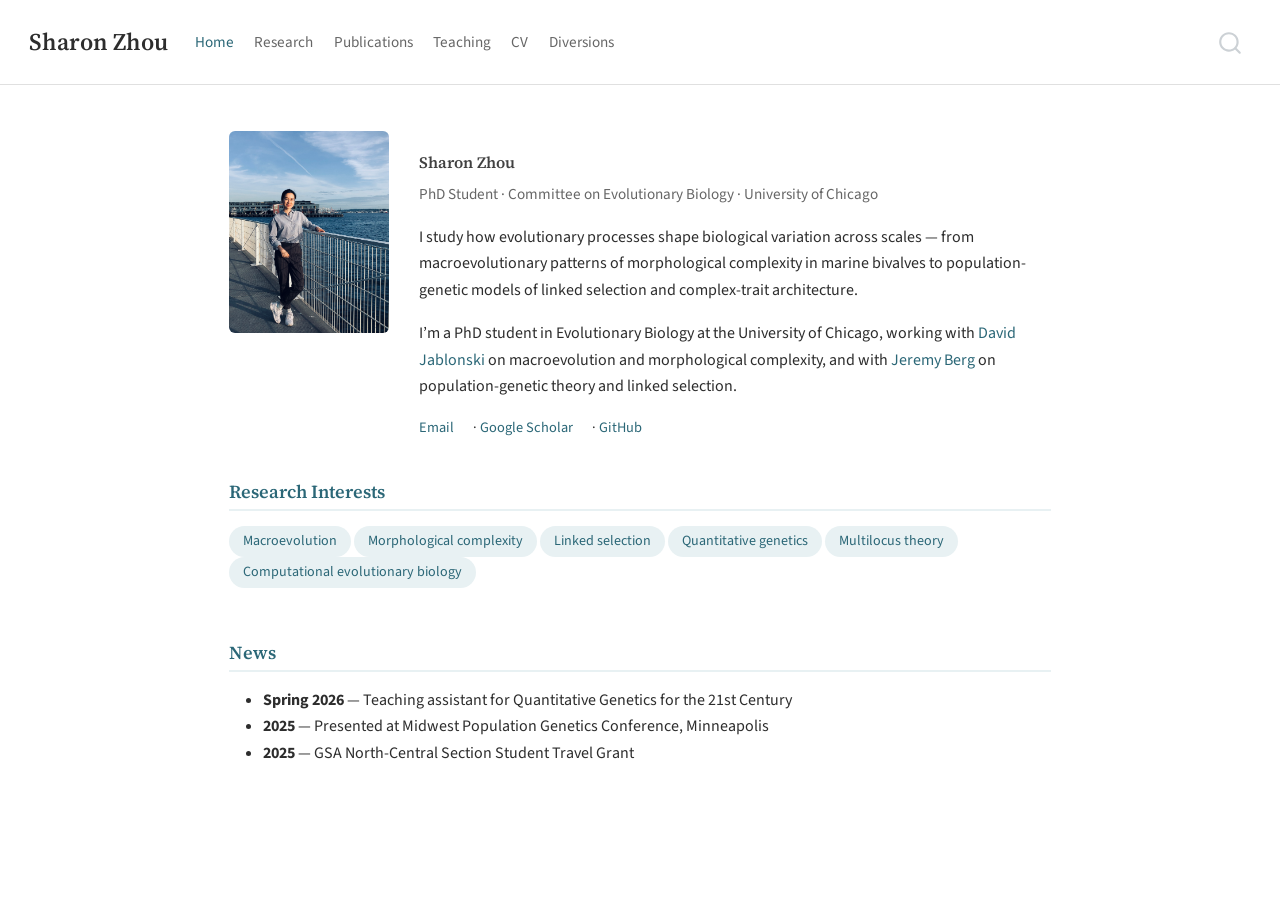
==== index.html @ 86f87301 "Built site for gh-pages" ====
<!DOCTYPE html>
<html xmlns="http://www.w3.org/1999/xhtml" lang="en" xml:lang="en"><head>

<meta charset="utf-8">
<meta name="generator" content="quarto-1.7.29">

<meta name="viewport" content="width=device-width, initial-scale=1.0, user-scalable=yes">


<title>Sharon Zhou</title>
<style>
code{white-space: pre-wrap;}
span.smallcaps{font-variant: small-caps;}
div.columns{display: flex; gap: min(4vw, 1.5em);}
div.column{flex: auto; overflow-x: auto;}
div.hanging-indent{margin-left: 1.5em; text-indent: -1.5em;}
ul.task-list{list-style: none;}
ul.task-list li input[type="checkbox"] {
  width: 0.8em;
  margin: 0 0.8em 0.2em -1em; /* quarto-specific, see https://github.com/quarto-dev/quarto-cli/issues/4556 */ 
  vertical-align: middle;
}
</style>


<script src="site_libs/quarto-nav/quarto-nav.js"></script>
<script src="site_libs/quarto-nav/headroom.min.js"></script>
<script src="site_libs/clipboard/clipboard.min.js"></script>
<script src="site_libs/quarto-search/autocomplete.umd.js"></script>
<script src="site_libs/quarto-search/fuse.min.js"></script>
<script src="site_libs/quarto-search/quarto-search.js"></script>
<meta name="quarto:offset" content="./">
<script src="site_libs/quarto-html/quarto.js" type="module"></script>
<script src="site_libs/quarto-html/tabsets/tabsets.js" type="module"></script>
<script src="site_libs/quarto-html/popper.min.js"></script>
<script src="site_libs/quarto-html/tippy.umd.min.js"></script>
<script src="site_libs/quarto-html/anchor.min.js"></script>
<link href="site_libs/quarto-html/tippy.css" rel="stylesheet">
<link href="site_libs/quarto-html/quarto-syntax-highlighting-0815c480559380816a4d1ea211a47e91.css" rel="stylesheet" id="quarto-text-highlighting-styles">
<script src="site_libs/bootstrap/bootstrap.min.js"></script>
<link href="site_libs/bootstrap/bootstrap-icons.css" rel="stylesheet">
<link href="site_libs/bootstrap/bootstrap-48048dc38178810a58cf1dc3fba5a31d.min.css" rel="stylesheet" append-hash="true" id="quarto-bootstrap" data-mode="light">
<script id="quarto-search-options" type="application/json">{
  "location": "navbar",
  "copy-button": false,
  "collapse-after": 3,
  "panel-placement": "end",
  "type": "overlay",
  "limit": 50,
  "keyboard-shortcut": [
    "f",
    "/",
    "s"
  ],
  "show-item-context": false,
  "language": {
    "search-no-results-text": "No results",
    "search-matching-documents-text": "matching documents",
    "search-copy-link-title": "Copy link to search",
    "search-hide-matches-text": "Hide additional matches",
    "search-more-match-text": "more match in this document",
    "search-more-matches-text": "more matches in this document",
    "search-clear-button-title": "Clear",
    "search-text-placeholder": "",
    "search-detached-cancel-button-title": "Cancel",
    "search-submit-button-title": "Submit",
    "search-label": "Search"
  }
}</script>


<link rel="stylesheet" href="styles.css">
</head>

<body class="nav-fixed fullcontent quarto-light">

<div id="quarto-search-results"></div>
  <header id="quarto-header" class="headroom fixed-top">
    <nav class="navbar navbar-expand-lg " data-bs-theme="dark">
      <div class="navbar-container container-fluid">
      <div class="navbar-brand-container mx-auto">
    <a class="navbar-brand" href="./index.html">
    <span class="navbar-title">Sharon Zhou</span>
    </a>
  </div>
            <div id="quarto-search" class="" title="Search"></div>
          <button class="navbar-toggler" type="button" data-bs-toggle="collapse" data-bs-target="#navbarCollapse" aria-controls="navbarCollapse" role="menu" aria-expanded="false" aria-label="Toggle navigation" onclick="if (window.quartoToggleHeadroom) { window.quartoToggleHeadroom(); }">
  <span class="navbar-toggler-icon"></span>
</button>
          <div class="collapse navbar-collapse" id="navbarCollapse">
            <ul class="navbar-nav navbar-nav-scroll me-auto">
  <li class="nav-item">
    <a class="nav-link active" href="./index.html" aria-current="page"> 
<span class="menu-text">Home</span></a>
  </li>  
  <li class="nav-item">
    <a class="nav-link" href="./research.html"> 
<span class="menu-text">Research</span></a>
  </li>  
  <li class="nav-item">
    <a class="nav-link" href="./publications.html"> 
<span class="menu-text">Publications</span></a>
  </li>  
  <li class="nav-item">
    <a class="nav-link" href="./teaching.html"> 
<span class="menu-text">Teaching</span></a>
  </li>  
  <li class="nav-item">
    <a class="nav-link" href="./cv.html"> 
<span class="menu-text">CV</span></a>
  </li>  
  <li class="nav-item">
    <a class="nav-link" href="./diversions.html"> 
<span class="menu-text">Diversions</span></a>
  </li>  
</ul>
          </div> <!-- /navcollapse -->
            <div class="quarto-navbar-tools">
</div>
      </div> <!-- /container-fluid -->
    </nav>
</header>
<!-- content -->
<div id="quarto-content" class="quarto-container page-columns page-rows-contents page-layout-article page-navbar">
<!-- sidebar -->
<!-- margin-sidebar -->
    
<!-- main -->
<main class="content" id="quarto-document-content"><header id="title-block-header" class="quarto-title-block"></header>




<div class="profile">
<p><img src="images/main-photo.jpg" class="profile-photo img-fluid"></p>
<section id="sharon-zhou" class="level3 profile-text">
<h3 class="anchored" data-anchor-id="sharon-zhou">Sharon Zhou</h3>
<p><span class="subtitle">PhD Student · Committee on Evolutionary Biology · University of Chicago</span></p>
<p>I study how evolutionary processes shape biological variation across scales — from macroevolutionary patterns of morphological complexity in marine bivalves to population-genetic models of linked selection and complex-trait architecture.</p>
<p>I’m a PhD student in Evolutionary Biology at the University of Chicago, working with <a href="https://geosci.uchicago.edu/people/david-jablonski/">David Jablonski</a> on macroevolution and morphological complexity, and with <a href="http://www.jjbpopgen.org/">Jeremy Berg</a> on population-genetic theory and linked selection.</p>
<div class="contact-links">
<p><a href="mailto:zhous@uchicago.edu">Email</a> · <a href="https://scholar.google.com/citations?user=MjskfFEAAAAJ">Google Scholar</a> · <a href="https://github.com/sharonyiwenz">GitHub</a></p>
</div>
</section>
</div>
<section id="research-interests" class="level2">
<h2 class="anchored" data-anchor-id="research-interests">Research Interests</h2>
<div class="interests">
<p><span class="interest-tag">Macroevolution</span> <span class="interest-tag">Morphological complexity</span> <span class="interest-tag">Linked selection</span> <span class="interest-tag">Quantitative genetics</span> <span class="interest-tag">Multilocus theory</span> <span class="interest-tag">Computational evolutionary biology</span></p>
</div>
</section>
<section id="news" class="level2">
<h2 class="anchored" data-anchor-id="news">News</h2>
<ul>
<li><strong>Spring 2026</strong> — Teaching assistant for Quantitative Genetics for the 21st Century</li>
<li><strong>2025</strong> — Presented at Midwest Population Genetics Conference, Minneapolis</li>
<li><strong>2025</strong> — GSA North-Central Section Student Travel Grant</li>
</ul>


</section>

</main> <!-- /main -->
<script id="quarto-html-after-body" type="application/javascript">
  window.document.addEventListener("DOMContentLoaded", function (event) {
    const icon = "";
    const anchorJS = new window.AnchorJS();
    anchorJS.options = {
      placement: 'right',
      icon: icon
    };
    anchorJS.add('.anchored');
    const isCodeAnnotation = (el) => {
      for (const clz of el.classList) {
        if (clz.startsWith('code-annotation-')) {                     
          return true;
        }
      }
      return false;
    }
    const onCopySuccess = function(e) {
      // button target
      const button = e.trigger;
      // don't keep focus
      button.blur();
      // flash "checked"
      button.classList.add('code-copy-button-checked');
      var currentTitle = button.getAttribute("title");
      button.setAttribute("title", "Copied!");
      let tooltip;
      if (window.bootstrap) {
        button.setAttribute("data-bs-toggle", "tooltip");
        button.setAttribute("data-bs-placement", "left");
        button.setAttribute("data-bs-title", "Copied!");
        tooltip = new bootstrap.Tooltip(button, 
          { trigger: "manual", 
            customClass: "code-copy-button-tooltip",
            offset: [0, -8]});
        tooltip.show();    
      }
      setTimeout(function() {
        if (tooltip) {
          tooltip.hide();
          button.removeAttribute("data-bs-title");
          button.removeAttribute("data-bs-toggle");
          button.removeAttribute("data-bs-placement");
        }
        button.setAttribute("title", currentTitle);
        button.classList.remove('code-copy-button-checked');
      }, 1000);
      // clear code selection
      e.clearSelection();
    }
    const getTextToCopy = function(trigger) {
        const codeEl = trigger.previousElementSibling.cloneNode(true);
        for (const childEl of codeEl.children) {
          if (isCodeAnnotation(childEl)) {
            childEl.remove();
          }
        }
        return codeEl.innerText;
    }
    const clipboard = new window.ClipboardJS('.code-copy-button:not([data-in-quarto-modal])', {
      text: getTextToCopy
    });
    clipboard.on('success', onCopySuccess);
    if (window.document.getElementById('quarto-embedded-source-code-modal')) {
      const clipboardModal = new window.ClipboardJS('.code-copy-button[data-in-quarto-modal]', {
        text: getTextToCopy,
        container: window.document.getElementById('quarto-embedded-source-code-modal')
      });
      clipboardModal.on('success', onCopySuccess);
    }
      var localhostRegex = new RegExp(/^(?:http|https):\/\/localhost\:?[0-9]*\//);
      var mailtoRegex = new RegExp(/^mailto:/);
        var filterRegex = new RegExp("https:\/\/sharonyiwenz\.github\.io\/");
      var isInternal = (href) => {
          return filterRegex.test(href) || localhostRegex.test(href) || mailtoRegex.test(href);
      }
      // Inspect non-navigation links and adorn them if external
     var links = window.document.querySelectorAll('a[href]:not(.nav-link):not(.navbar-brand):not(.toc-action):not(.sidebar-link):not(.sidebar-item-toggle):not(.pagination-link):not(.no-external):not([aria-hidden]):not(.dropdown-item):not(.quarto-navigation-tool):not(.about-link)');
      for (var i=0; i<links.length; i++) {
        const link = links[i];
        if (!isInternal(link.href)) {
          // undo the damage that might have been done by quarto-nav.js in the case of
          // links that we want to consider external
          if (link.dataset.originalHref !== undefined) {
            link.href = link.dataset.originalHref;
          }
        }
      }
    function tippyHover(el, contentFn, onTriggerFn, onUntriggerFn) {
      const config = {
        allowHTML: true,
        maxWidth: 500,
        delay: 100,
        arrow: false,
        appendTo: function(el) {
            return el.parentElement;
        },
        interactive: true,
        interactiveBorder: 10,
        theme: 'quarto',
        placement: 'bottom-start',
      };
      if (contentFn) {
        config.content = contentFn;
      }
      if (onTriggerFn) {
        config.onTrigger = onTriggerFn;
      }
      if (onUntriggerFn) {
        config.onUntrigger = onUntriggerFn;
      }
      window.tippy(el, config); 
    }
    const noterefs = window.document.querySelectorAll('a[role="doc-noteref"]');
    for (var i=0; i<noterefs.length; i++) {
      const ref = noterefs[i];
      tippyHover(ref, function() {
        // use id or data attribute instead here
        let href = ref.getAttribute('data-footnote-href') || ref.getAttribute('href');
        try { href = new URL(href).hash; } catch {}
        const id = href.replace(/^#\/?/, "");
        const note = window.document.getElementById(id);
        if (note) {
          return note.innerHTML;
        } else {
          return "";
        }
      });
    }
    const xrefs = window.document.querySelectorAll('a.quarto-xref');
    const processXRef = (id, note) => {
      // Strip column container classes
      const stripColumnClz = (el) => {
        el.classList.remove("page-full", "page-columns");
        if (el.children) {
          for (const child of el.children) {
            stripColumnClz(child);
          }
        }
      }
      stripColumnClz(note)
      if (id === null || id.startsWith('sec-')) {
        // Special case sections, only their first couple elements
        const container = document.createElement("div");
        if (note.children && note.children.length > 2) {
          container.appendChild(note.children[0].cloneNode(true));
          for (let i = 1; i < note.children.length; i++) {
            const child = note.children[i];
            if (child.tagName === "P" && child.innerText === "") {
              continue;
            } else {
              container.appendChild(child.cloneNode(true));
              break;
            }
          }
          if (window.Quarto?.typesetMath) {
            window.Quarto.typesetMath(container);
          }
          return container.innerHTML
        } else {
          if (window.Quarto?.typesetMath) {
            window.Quarto.typesetMath(note);
          }
          return note.innerHTML;
        }
      } else {
        // Remove any anchor links if they are present
        const anchorLink = note.querySelector('a.anchorjs-link');
        if (anchorLink) {
          anchorLink.remove();
        }
        if (window.Quarto?.typesetMath) {
          window.Quarto.typesetMath(note);
        }
        if (note.classList.contains("callout")) {
          return note.outerHTML;
        } else {
          return note.innerHTML;
        }
      }
    }
    for (var i=0; i<xrefs.length; i++) {
      const xref = xrefs[i];
      tippyHover(xref, undefined, function(instance) {
        instance.disable();
        let url = xref.getAttribute('href');
        let hash = undefined; 
        if (url.startsWith('#')) {
          hash = url;
        } else {
          try { hash = new URL(url).hash; } catch {}
        }
        if (hash) {
          const id = hash.replace(/^#\/?/, "");
          const note = window.document.getElementById(id);
          if (note !== null) {
            try {
              const html = processXRef(id, note.cloneNode(true));
              instance.setContent(html);
            } finally {
              instance.enable();
              instance.show();
            }
          } else {
            // See if we can fetch this
            fetch(url.split('#')[0])
            .then(res => res.text())
            .then(html => {
              const parser = new DOMParser();
              const htmlDoc = parser.parseFromString(html, "text/html");
              const note = htmlDoc.getElementById(id);
              if (note !== null) {
                const html = processXRef(id, note);
                instance.setContent(html);
              } 
            }).finally(() => {
              instance.enable();
              instance.show();
            });
          }
        } else {
          // See if we can fetch a full url (with no hash to target)
          // This is a special case and we should probably do some content thinning / targeting
          fetch(url)
          .then(res => res.text())
          .then(html => {
            const parser = new DOMParser();
            const htmlDoc = parser.parseFromString(html, "text/html");
            const note = htmlDoc.querySelector('main.content');
            if (note !== null) {
              // This should only happen for chapter cross references
              // (since there is no id in the URL)
              // remove the first header
              if (note.children.length > 0 && note.children[0].tagName === "HEADER") {
                note.children[0].remove();
              }
              const html = processXRef(null, note);
              instance.setContent(html);
            } 
          }).finally(() => {
            instance.enable();
            instance.show();
          });
        }
      }, function(instance) {
      });
    }
        let selectedAnnoteEl;
        const selectorForAnnotation = ( cell, annotation) => {
          let cellAttr = 'data-code-cell="' + cell + '"';
          let lineAttr = 'data-code-annotation="' +  annotation + '"';
          const selector = 'span[' + cellAttr + '][' + lineAttr + ']';
          return selector;
        }
        const selectCodeLines = (annoteEl) => {
          const doc = window.document;
          const targetCell = annoteEl.getAttribute("data-target-cell");
          const targetAnnotation = annoteEl.getAttribute("data-target-annotation");
          const annoteSpan = window.document.querySelector(selectorForAnnotation(targetCell, targetAnnotation));
          const lines = annoteSpan.getAttribute("data-code-lines").split(",");
          const lineIds = lines.map((line) => {
            return targetCell + "-" + line;
          })
          let top = null;
          let height = null;
          let parent = null;
          if (lineIds.length > 0) {
              //compute the position of the single el (top and bottom and make a div)
              const el = window.document.getElementById(lineIds[0]);
              top = el.offsetTop;
              height = el.offsetHeight;
              parent = el.parentElement.parentElement;
            if (lineIds.length > 1) {
              const lastEl = window.document.getElementById(lineIds[lineIds.length - 1]);
              const bottom = lastEl.offsetTop + lastEl.offsetHeight;
              height = bottom - top;
            }
            if (top !== null && height !== null && parent !== null) {
              // cook up a div (if necessary) and position it 
              let div = window.document.getElementById("code-annotation-line-highlight");
              if (div === null) {
                div = window.document.createElement("div");
                div.setAttribute("id", "code-annotation-line-highlight");
                div.style.position = 'absolute';
                parent.appendChild(div);
              }
              div.style.top = top - 2 + "px";
              div.style.height = height + 4 + "px";
              div.style.left = 0;
              let gutterDiv = window.document.getElementById("code-annotation-line-highlight-gutter");
              if (gutterDiv === null) {
                gutterDiv = window.document.createElement("div");
                gutterDiv.setAttribute("id", "code-annotation-line-highlight-gutter");
                gutterDiv.style.position = 'absolute';
                const codeCell = window.document.getElementById(targetCell);
                const gutter = codeCell.querySelector('.code-annotation-gutter');
                gutter.appendChild(gutterDiv);
              }
              gutterDiv.style.top = top - 2 + "px";
              gutterDiv.style.height = height + 4 + "px";
            }
            selectedAnnoteEl = annoteEl;
          }
        };
        const unselectCodeLines = () => {
          const elementsIds = ["code-annotation-line-highlight", "code-annotation-line-highlight-gutter"];
          elementsIds.forEach((elId) => {
            const div = window.document.getElementById(elId);
            if (div) {
              div.remove();
            }
          });
          selectedAnnoteEl = undefined;
        };
          // Handle positioning of the toggle
      window.addEventListener(
        "resize",
        throttle(() => {
          elRect = undefined;
          if (selectedAnnoteEl) {
            selectCodeLines(selectedAnnoteEl);
          }
        }, 10)
      );
      function throttle(fn, ms) {
      let throttle = false;
      let timer;
        return (...args) => {
          if(!throttle) { // first call gets through
              fn.apply(this, args);
              throttle = true;
          } else { // all the others get throttled
              if(timer) clearTimeout(timer); // cancel #2
              timer = setTimeout(() => {
                fn.apply(this, args);
                timer = throttle = false;
              }, ms);
          }
        };
      }
        // Attach click handler to the DT
        const annoteDls = window.document.querySelectorAll('dt[data-target-cell]');
        for (const annoteDlNode of annoteDls) {
          annoteDlNode.addEventListener('click', (event) => {
            const clickedEl = event.target;
            if (clickedEl !== selectedAnnoteEl) {
              unselectCodeLines();
              const activeEl = window.document.querySelector('dt[data-target-cell].code-annotation-active');
              if (activeEl) {
                activeEl.classList.remove('code-annotation-active');
              }
              selectCodeLines(clickedEl);
              clickedEl.classList.add('code-annotation-active');
            } else {
              // Unselect the line
              unselectCodeLines();
              clickedEl.classList.remove('code-annotation-active');
            }
          });
        }
    const findCites = (el) => {
      const parentEl = el.parentElement;
      if (parentEl) {
        const cites = parentEl.dataset.cites;
        if (cites) {
          return {
            el,
            cites: cites.split(' ')
          };
        } else {
          return findCites(el.parentElement)
        }
      } else {
        return undefined;
      }
    };
    var bibliorefs = window.document.querySelectorAll('a[role="doc-biblioref"]');
    for (var i=0; i<bibliorefs.length; i++) {
      const ref = bibliorefs[i];
      const citeInfo = findCites(ref);
      if (citeInfo) {
        tippyHover(citeInfo.el, function() {
          var popup = window.document.createElement('div');
          citeInfo.cites.forEach(function(cite) {
            var citeDiv = window.document.createElement('div');
            citeDiv.classList.add('hanging-indent');
            citeDiv.classList.add('csl-entry');
            var biblioDiv = window.document.getElementById('ref-' + cite);
            if (biblioDiv) {
              citeDiv.innerHTML = biblioDiv.innerHTML;
            }
            popup.appendChild(citeDiv);
          });
          return popup.innerHTML;
        });
      }
    }
  });
  </script>
</div> <!-- /content -->




</body></html>
---- site_libs/quarto-html/tippy.css ----
.tippy-box[data-animation=fade][data-state=hidden]{opacity:0}[data-tippy-root]{max-width:calc(100vw - 10px)}.tippy-box{position:relative;background-color:#333;color:#fff;border-radius:4px;font-size:14px;line-height:1.4;white-space:normal;outline:0;transition-property:transform,visibility,opacity}.tippy-box[data-placement^=top]>.tippy-arrow{bottom:0}.tippy-box[data-placement^=top]>.tippy-arrow:before{bottom:-7px;left:0;border-width:8px 8px 0;border-top-color:initial;transform-origin:center top}.tippy-box[data-placement^=bottom]>.tippy-arrow{top:0}.tippy-box[data-placement^=bottom]>.tippy-arrow:before{top:-7px;left:0;border-width:0 8px 8px;border-bottom-color:initial;transform-origin:center bottom}.tippy-box[data-placement^=left]>.tippy-arrow{right:0}.tippy-box[data-placement^=left]>.tippy-arrow:before{border-width:8px 0 8px 8px;border-left-color:initial;right:-7px;transform-origin:center left}.tippy-box[data-placement^=right]>.tippy-arrow{left:0}.tippy-box[data-placement^=right]>.tippy-arrow:before{left:-7px;border-width:8px 8px 8px 0;border-right-color:initial;transform-origin:center right}.tippy-box[data-inertia][data-state=visible]{transition-timing-function:cubic-bezier(.54,1.5,.38,1.11)}.tippy-arrow{width:16px;height:16px;color:#333}.tippy-arrow:before{content:"";position:absolute;border-color:transparent;border-style:solid}.tippy-content{position:relative;padding:5px 9px;z-index:1}
---- site_libs/quarto-html/quarto-syntax-highlighting-0815c480559380816a4d1ea211a47e91.css ----
/* quarto syntax highlight colors */
:root {
  --quarto-hl-ot-color: #003B4F;
  --quarto-hl-at-color: #657422;
  --quarto-hl-ss-color: #20794D;
  --quarto-hl-an-color: #5E5E5E;
  --quarto-hl-fu-color: #4758AB;
  --quarto-hl-st-color: #20794D;
  --quarto-hl-cf-color: #003B4F;
  --quarto-hl-op-color: #5E5E5E;
  --quarto-hl-er-color: #AD0000;
  --quarto-hl-bn-color: #AD0000;
  --quarto-hl-al-color: #AD0000;
  --quarto-hl-va-color: #111111;
  --quarto-hl-bu-color: inherit;
  --quarto-hl-ex-color: inherit;
  --quarto-hl-pp-color: #AD0000;
  --quarto-hl-in-color: #5E5E5E;
  --quarto-hl-vs-color: #20794D;
  --quarto-hl-wa-color: #5E5E5E;
  --quarto-hl-do-color: #5E5E5E;
  --quarto-hl-im-color: #00769E;
  --quarto-hl-ch-color: #20794D;
  --quarto-hl-dt-color: #AD0000;
  --quarto-hl-fl-color: #AD0000;
  --quarto-hl-co-color: #5E5E5E;
  --quarto-hl-cv-color: #5E5E5E;
  --quarto-hl-cn-color: #8f5902;
  --quarto-hl-sc-color: #5E5E5E;
  --quarto-hl-dv-color: #AD0000;
  --quarto-hl-kw-color: #003B4F;
}

/* other quarto variables */
:root {
  --quarto-font-monospace: SFMono-Regular, Menlo, Monaco, Consolas, "Liberation Mono", "Courier New", monospace;
}

/* syntax highlight based on Pandoc's rules */
pre > code.sourceCode > span {
  color: #003B4F;
}

code.sourceCode > span {
  color: #003B4F;
}

div.sourceCode,
div.sourceCode pre.sourceCode {
  color: #003B4F;
}

/* Normal */
code span {
  color: #003B4F;
}

/* Alert */
code span.al {
  color: #AD0000;
  font-style: inherit;
}

/* Annotation */
code span.an {
  color: #5E5E5E;
  font-style: inherit;
}

/* Attribute */
code span.at {
  color: #657422;
  font-style: inherit;
}

/* BaseN */
code span.bn {
  color: #AD0000;
  font-style: inherit;
}

/* BuiltIn */
code span.bu {
  font-style: inherit;
}

/* ControlFlow */
code span.cf {
  color: #003B4F;
  font-weight: bold;
  font-style: inherit;
}

/* Char */
code span.ch {
  color: #20794D;
  font-style: inherit;
}

/* Constant */
code span.cn {
  color: #8f5902;
  font-style: inherit;
}

/* Comment */
code span.co {
  color: #5E5E5E;
  font-style: inherit;
}

/* CommentVar */
code span.cv {
  color: #5E5E5E;
  font-style: italic;
}

/* Documentation */
code span.do {
  color: #5E5E5E;
  font-style: italic;
}

/* DataType */
code span.dt {
  color: #AD0000;
  font-style: inherit;
}

/* DecVal */
code span.dv {
  color: #AD0000;
  font-style: inherit;
}

/* Error */
code span.er {
  color: #AD0000;
  font-style: inherit;
}

/* Extension */
code span.ex {
  font-style: inherit;
}

/* Float */
code span.fl {
  color: #AD0000;
  font-style: inherit;
}

/* Function */
code span.fu {
  color: #4758AB;
  font-style: inherit;
}

/* Import */
code span.im {
  color: #00769E;
  font-style: inherit;
}

/* Information */
code span.in {
  color: #5E5E5E;
  font-style: inherit;
}

/* Keyword */
code span.kw {
  color: #003B4F;
  font-weight: bold;
  font-style: inherit;
}

/* Operator */
code span.op {
  color: #5E5E5E;
  font-style: inherit;
}

/* Other */
code span.ot {
  color: #003B4F;
  font-style: inherit;
}

/* Preprocessor */
code span.pp {
  color: #AD0000;
  font-style: inherit;
}

/* SpecialChar */
code span.sc {
  color: #5E5E5E;
  font-style: inherit;
}

/* SpecialString */
code span.ss {
  color: #20794D;
  font-style: inherit;
}

/* String */
code span.st {
  color: #20794D;
  font-style: inherit;
}

/* Variable */
code span.va {
  color: #111111;
  font-style: inherit;
}

/* VerbatimString */
code span.vs {
  color: #20794D;
  font-style: inherit;
}

/* Warning */
code span.wa {
  color: #5E5E5E;
  font-style: italic;
}

.prevent-inlining {
  content: "</";
}

/*# sourceMappingURL=d398365ccb532ba00fe56d6aa1025863.css.map */
---- styles.css ----
@import url('https://fonts.googleapis.com/css2?family=Source+Sans+3:ital,wght@0,300;0,400;0,600;1,400&family=Source+Serif+4:ital,wght@0,400;0,600;1,400&display=swap');

:root {
  --accent: #2b6777;
  --accent-light: #e8f1f3;
  --text: #2d2d2d;
  --text-light: #666;
  --border: #e0e0e0;
}

body {
  font-family: 'Source Sans 3', -apple-system, BlinkMacSystemFont, sans-serif;
  color: var(--text);
  font-size: 16px;
  line-height: 1.65;
}

/* Override Quarto navbar styling */
.navbar {
  font-family: 'Source Sans 3', sans-serif !important;
  border-bottom: 1px solid var(--border) !important;
  background-color: #fff !important;
  box-shadow: none !important;
}

.navbar-brand {
  font-family: 'Source Serif 4', Georgia, serif !important;
  font-size: 1.5em !important;
  font-weight: 600 !important;
  color: var(--text) !important;
}

.navbar-nav .nav-link {
  color: var(--text-light) !important;
  font-size: 0.95em !important;
  font-weight: 400 !important;
  transition: color 0.15s !important;
}

.navbar-nav .nav-link:hover,
.navbar-nav .nav-link.active {
  color: var(--accent) !important;
}

/* Headings */
h1, h2, h3 {
  font-family: 'Source Serif 4', Georgia, serif;
  font-weight: 600;
}

h1 { font-size: 1.6em; }

h2 {
  font-size: 1.15em;
  color: var(--accent);
  padding-bottom: 6px;
  border-bottom: 2px solid var(--accent-light);
  margin-top: 2em;
  margin-bottom: 0.8em;
}

h3 {
  font-size: 1em;
  color: var(--text);
  margin-top: 1.4em;
  margin-bottom: 0.5em;
}

/* Links */
a {
  color: var(--accent);
  text-decoration: none;
  transition: color 0.15s;
}

a:hover {
  text-decoration: underline;
}

/* Profile section on home page */
.profile {
  display: flex;
  gap: 30px;
  align-items: flex-start;
  margin-bottom: 1.5em;
}

.profile img,
.profile .profile-photo img {
  width: 160px;
  border-radius: 6px;
  flex-shrink: 0;
}

.profile p:has(> img) {
  margin: 0;
  flex-shrink: 0;
}

.profile-text .subtitle {
  color: var(--text-light);
  margin-bottom: 0.8em;
  font-size: 0.95em;
}

.contact-links {
  margin-top: 0.6em;
  font-size: 0.9em;
}

.contact-links a {
  margin-right: 16px;
}

/* Interest tags */
.interests {
  display: flex;
  flex-wrap: wrap;
  gap: 8px;
  margin-top: 0.5em;
}

.interest-tag {
  background: var(--accent-light);
  color: var(--accent);
  padding: 4px 14px;
  border-radius: 20px;
  font-size: 0.88em;
  display: inline-block;
}

/* Publication list */
.pub-entry {
  margin-bottom: 1.2em;
  line-height: 1.5;
}

.pub-title {
  font-weight: 600;
}

.pub-venue {
  font-style: italic;
  color: var(--text-light);
}

.pub-links a {
  font-size: 0.85em;
  color: var(--accent);
  background: var(--accent-light);
  padding: 1px 8px;
  border-radius: 3px;
  margin-right: 6px;
  text-decoration: none;
}

.pub-links a:hover {
  background: #d0e4e8;
  text-decoration: none;
}

/* Teaching entry */
.teaching-entry {
  margin-bottom: 1em;
}

.teaching-entry .role {
  font-weight: 600;
}

.teaching-entry .term {
  color: var(--text-light);
  font-size: 0.9em;
}

/* CV page */
.cv-section {
  margin-bottom: 1.5em;
}

.cv-entry {
  margin-bottom: 0.8em;
}

.cv-entry .dates {
  color: var(--text-light);
  font-size: 0.9em;
}

/* Responsive */
@media (max-width: 600px) {
  .profile {
    flex-direction: column;
    align-items: center;
    text-align: center;
  }

  .interests {
    justify-content: center;
  }
}

/* Footer */
.nav-footer {
  border-top: 1px solid var(--border) !important;
  color: #aaa !important;
  font-size: 0.85em !important;
}
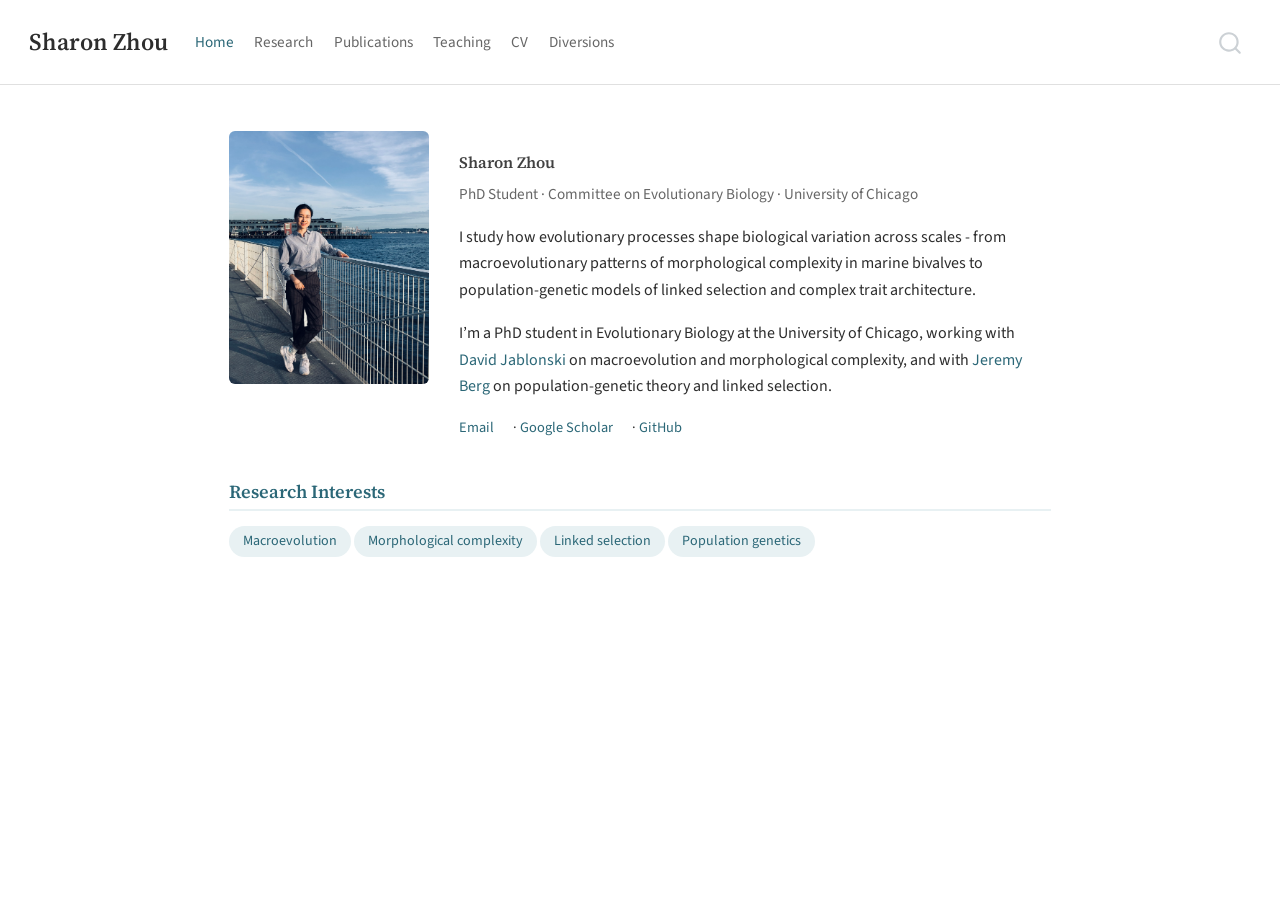
==== commit 1682456c: "Built site for gh-pages" ====
--- a/index.html
+++ b/index.html
@@ -136,7 +136,7 @@
 <section id="sharon-zhou" class="level3 profile-text">
 <h3 class="anchored" data-anchor-id="sharon-zhou">Sharon Zhou</h3>
 <p><span class="subtitle">PhD Student · Committee on Evolutionary Biology · University of Chicago</span></p>
-<p>I study how evolutionary processes shape biological variation across scales — from macroevolutionary patterns of morphological complexity in marine bivalves to population-genetic models of linked selection and complex-trait architecture.</p>
+<p>I study how evolutionary processes shape biological variation across scales - from macroevolutionary patterns of morphological complexity in marine bivalves to population-genetic models of linked selection and complex trait architecture.</p>
 <p>I’m a PhD student in Evolutionary Biology at the University of Chicago, working with <a href="https://geosci.uchicago.edu/people/david-jablonski/">David Jablonski</a> on macroevolution and morphological complexity, and with <a href="http://www.jjbpopgen.org/">Jeremy Berg</a> on population-genetic theory and linked selection.</p>
 <div class="contact-links">
 <p><a href="mailto:zhous@uchicago.edu">Email</a> · <a href="https://scholar.google.com/citations?user=MjskfFEAAAAJ">Google Scholar</a> · <a href="https://github.com/sharonyiwenz">GitHub</a></p>
@@ -146,16 +146,16 @@
 <section id="research-interests" class="level2">
 <h2 class="anchored" data-anchor-id="research-interests">Research Interests</h2>
 <div class="interests">
-<p><span class="interest-tag">Macroevolution</span> <span class="interest-tag">Morphological complexity</span> <span class="interest-tag">Linked selection</span> <span class="interest-tag">Quantitative genetics</span> <span class="interest-tag">Multilocus theory</span> <span class="interest-tag">Computational evolutionary biology</span></p>
+<p><span class="interest-tag">Macroevolution</span> <span class="interest-tag">Morphological complexity</span> <span class="interest-tag">Linked selection</span> <span class="interest-tag">Population genetics</span></p>
 </div>
-</section>
-<section id="news" class="level2">
-<h2 class="anchored" data-anchor-id="news">News</h2>
-<ul>
-<li><strong>Spring 2026</strong> — Teaching assistant for Quantitative Genetics for the 21st Century</li>
-<li><strong>2025</strong> — Presented at Midwest Population Genetics Conference, Minneapolis</li>
-<li><strong>2025</strong> — GSA North-Central Section Student Travel Grant</li>
-</ul>
+<!--
+## News
+
+- **Spring 2026** — Teaching assistant for Quantitative Genetics for the 21st Century
+- **2025** — Presented at Midwest Population Genetics Conference, Minneapolis
+- **2025** — GSA North-Central Section Student Travel Grant
+
+-->
 
 
 </section>
--- a/styles.css
+++ b/styles.css
@@ -87,7 +87,7 @@
 
 .profile img,
 .profile .profile-photo img {
-  width: 160px;
+  width: 200px;
   border-radius: 6px;
   flex-shrink: 0;
 }
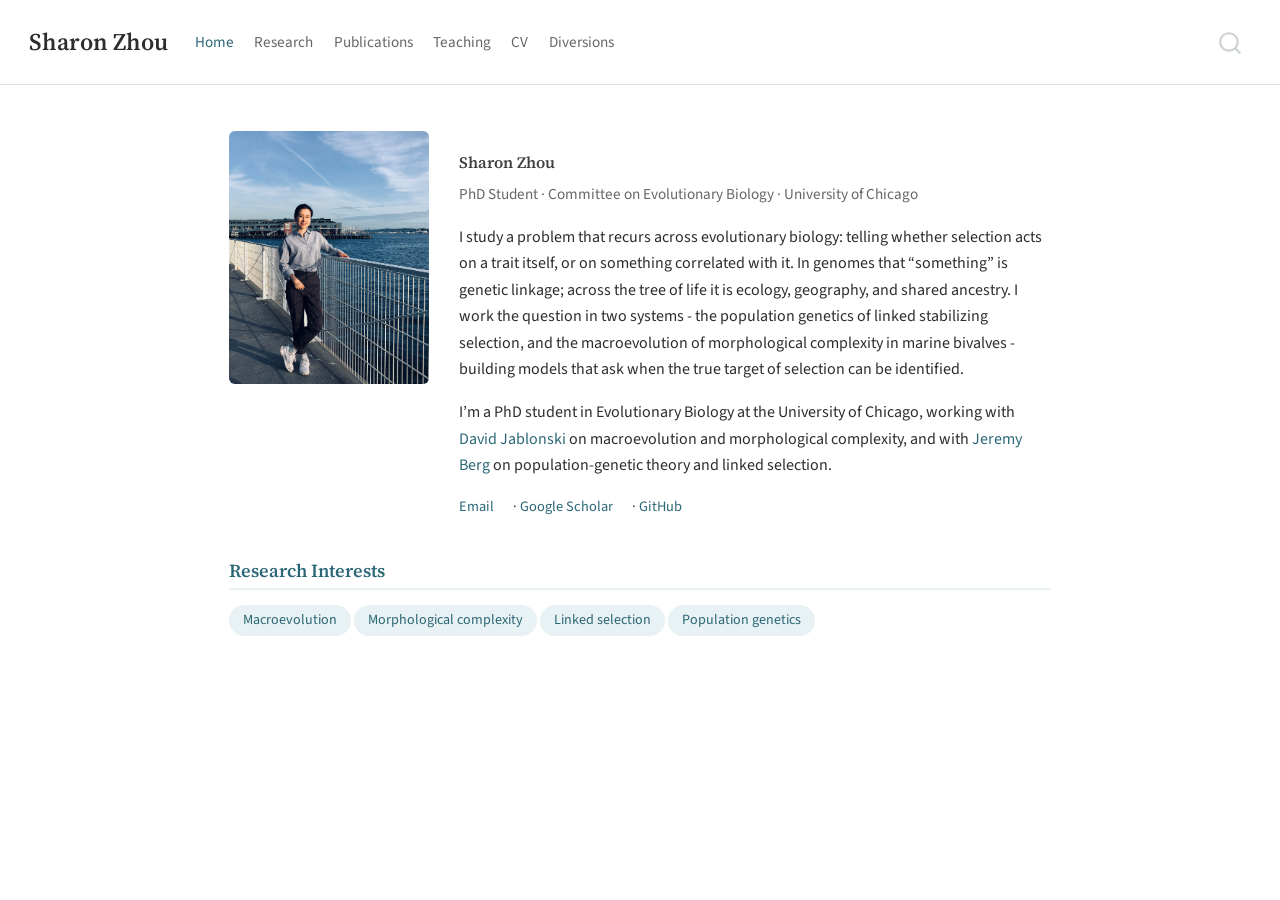
==== commit 59a6e9f4: "Built site for gh-pages" ====
--- a/index.html
+++ b/index.html
@@ -136,7 +136,7 @@
 <section id="sharon-zhou" class="level3 profile-text">
 <h3 class="anchored" data-anchor-id="sharon-zhou">Sharon Zhou</h3>
 <p><span class="subtitle">PhD Student · Committee on Evolutionary Biology · University of Chicago</span></p>
-<p>I study how evolutionary processes shape biological variation across scales - from macroevolutionary patterns of morphological complexity in marine bivalves to population-genetic models of linked selection and complex trait architecture.</p>
+<p>I study a problem that recurs across evolutionary biology: telling whether selection acts on a trait itself, or on something correlated with it. In genomes that “something” is genetic linkage; across the tree of life it is ecology, geography, and shared ancestry. I work the question in two systems - the population genetics of linked stabilizing selection, and the macroevolution of morphological complexity in marine bivalves - building models that ask when the true target of selection can be identified.</p>
 <p>I’m a PhD student in Evolutionary Biology at the University of Chicago, working with <a href="https://geosci.uchicago.edu/people/david-jablonski/">David Jablonski</a> on macroevolution and morphological complexity, and with <a href="http://www.jjbpopgen.org/">Jeremy Berg</a> on population-genetic theory and linked selection.</p>
 <div class="contact-links">
 <p><a href="mailto:zhous@uchicago.edu">Email</a> · <a href="https://scholar.google.com/citations?user=MjskfFEAAAAJ">Google Scholar</a> · <a href="https://github.com/sharonyiwenz">GitHub</a></p>
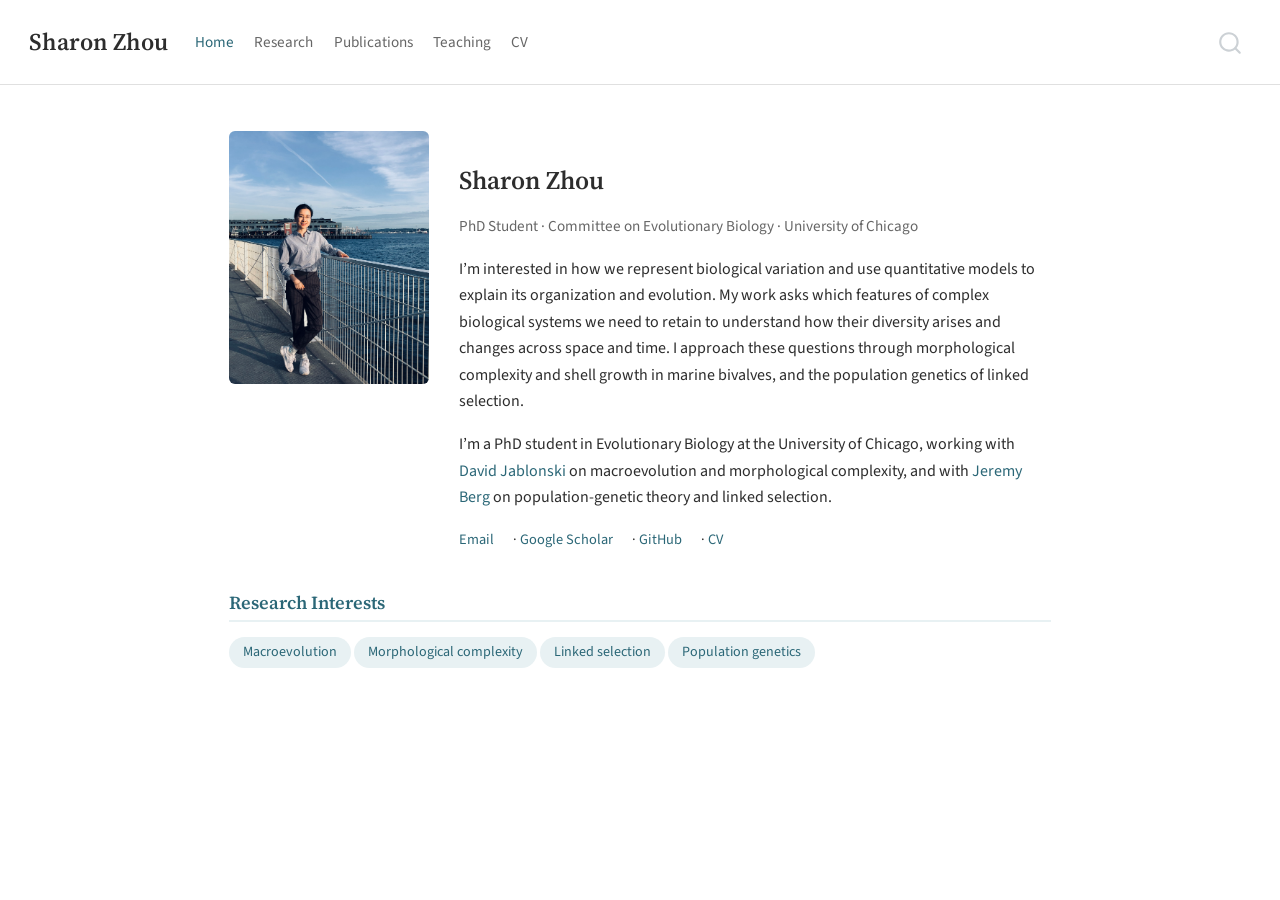
==== commit e581504b: "Built site for gh-pages" ====
--- a/index.html
+++ b/index.html
@@ -109,10 +109,6 @@
     <a class="nav-link" href="./cv.html"> 
 <span class="menu-text">CV</span></a>
   </li>  
-  <li class="nav-item">
-    <a class="nav-link" href="./diversions.html"> 
-<span class="menu-text">Diversions</span></a>
-  </li>  
 </ul>
           </div> <!-- /navcollapse -->
             <div class="quarto-navbar-tools">
@@ -132,14 +128,14 @@
 
 
 <div class="profile">
-<p><img src="images/main-photo.jpg" class="profile-photo img-fluid"></p>
-<section id="sharon-zhou" class="level3 profile-text">
-<h3 class="anchored" data-anchor-id="sharon-zhou">Sharon Zhou</h3>
+<p><img src="images/main-photo.jpg" class="profile-photo img-fluid" alt="Sharon Zhou by the waterfront"></p>
+<section id="sharon-zhou" class="level1 profile-text">
+<h1>Sharon Zhou</h1>
 <p><span class="subtitle">PhD Student · Committee on Evolutionary Biology · University of Chicago</span></p>
-<p>I study a problem that recurs across evolutionary biology: telling whether selection acts on a trait itself, or on something correlated with it. In genomes that “something” is genetic linkage; across the tree of life it is ecology, geography, and shared ancestry. I work the question in two systems - the population genetics of linked stabilizing selection, and the macroevolution of morphological complexity in marine bivalves - building models that ask when the true target of selection can be identified.</p>
+<p>I’m interested in how we represent biological variation and use quantitative models to explain its organization and evolution. My work asks which features of complex biological systems we need to retain to understand how their diversity arises and changes across space and time. I approach these questions through morphological complexity and shell growth in marine bivalves, and the population genetics of linked selection.</p>
 <p>I’m a PhD student in Evolutionary Biology at the University of Chicago, working with <a href="https://geosci.uchicago.edu/people/david-jablonski/">David Jablonski</a> on macroevolution and morphological complexity, and with <a href="http://www.jjbpopgen.org/">Jeremy Berg</a> on population-genetic theory and linked selection.</p>
 <div class="contact-links">
-<p><a href="mailto:zhous@uchicago.edu">Email</a> · <a href="https://scholar.google.com/citations?user=MjskfFEAAAAJ">Google Scholar</a> · <a href="https://github.com/sharonyiwenz">GitHub</a></p>
+<p><a href="mailto:zhous@uchicago.edu">Email</a> · <a href="https://scholar.google.com/citations?user=MjskfFEAAAAJ">Google Scholar</a> · <a href="https://github.com/sharonyiwenz">GitHub</a> · <a href="./cv.html">CV</a></p>
 </div>
 </section>
 </div>
--- a/styles.css
+++ b/styles.css
@@ -103,6 +103,18 @@
   font-size: 0.95em;
 }
 
+.profile-text {
+  min-width: 0;
+}
+
+.cv-download {
+  display: inline-block;
+  padding: 0.45em 0.85em;
+  border: 1px solid var(--accent);
+  border-radius: 4px;
+  font-weight: 600;
+}
+
 .contact-links {
   margin-top: 0.6em;
   font-size: 0.9em;
@@ -192,6 +204,15 @@
   .profile {
     flex-direction: column;
     align-items: center;
+    text-align: left;
+  }
+
+  .profile-text {
+    width: 100%;
+  }
+
+  .profile-text h1,
+  .profile-text > p:has(.subtitle) {
     text-align: center;
   }
 
